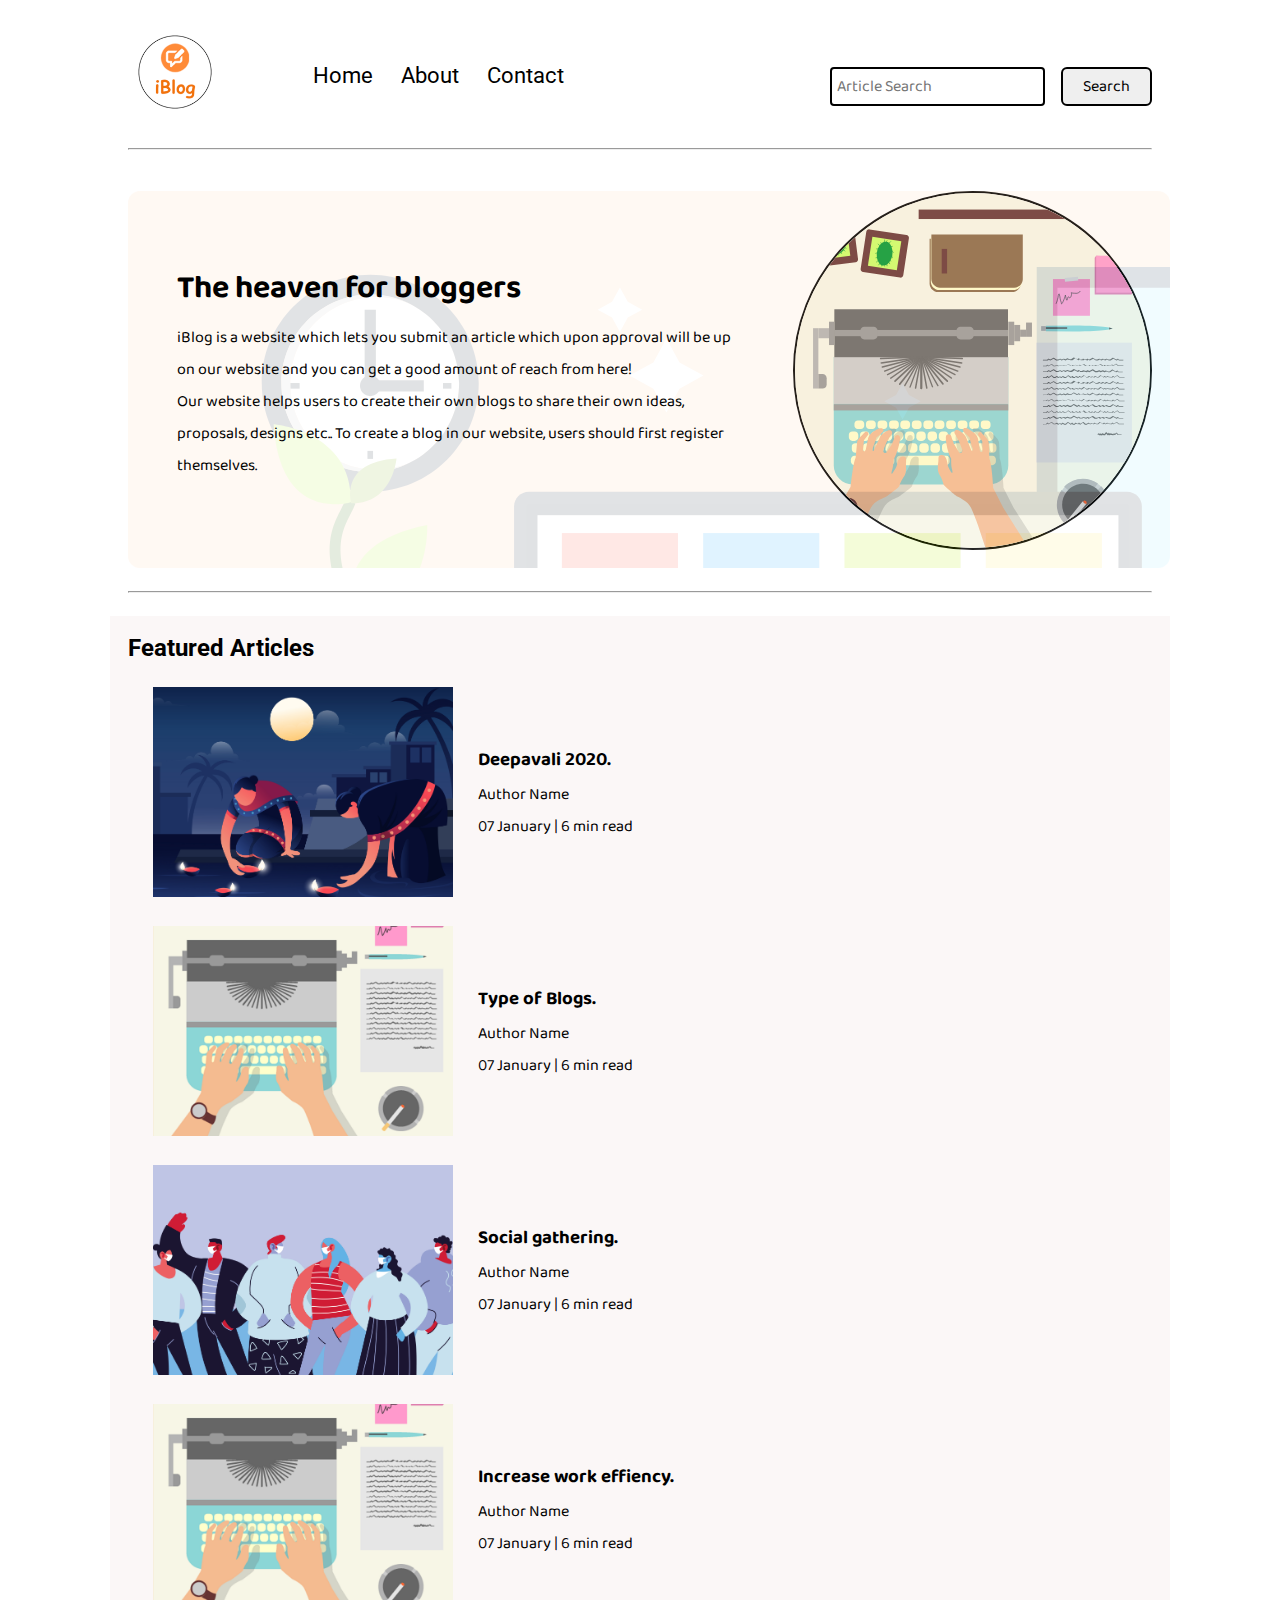
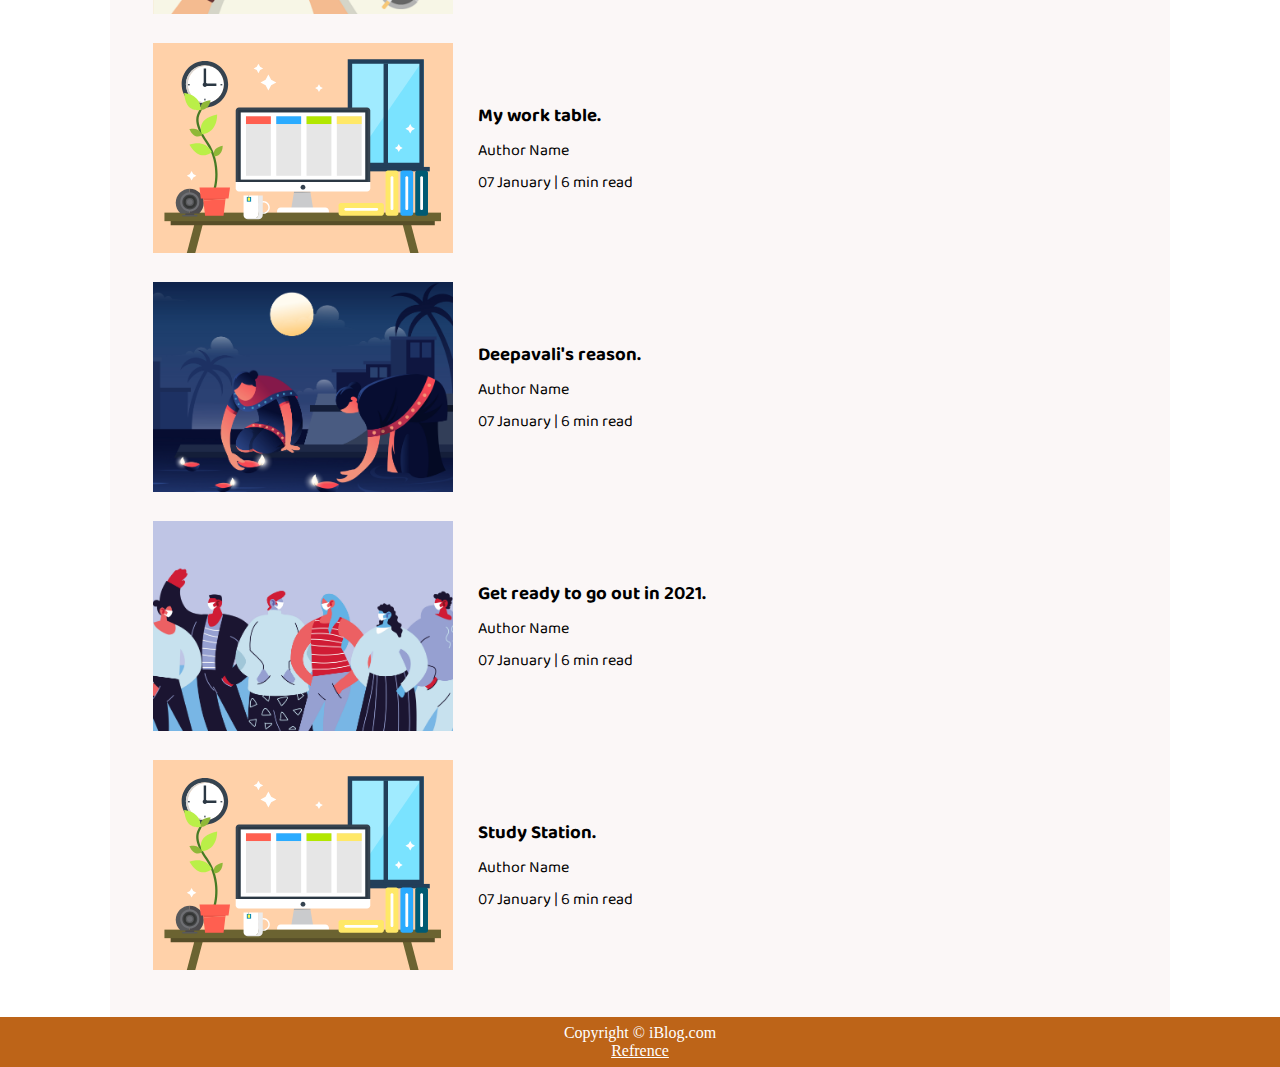
==== index.html @ 9d9e9a42 "Add files via upload" ====
<!DOCTYPE html>
<html lang="en">

<head>
    <meta charset="UTF-8">
    <meta name="viewport" content="width=device-width, initial-scale=1.0">
    <link rel="stylesheet" href="css/utils.css">
    <link rel="stylesheet" href="css/style.css">
    <link rel="stylesheet" href="css/mobile.css">
    <title>iBlog - Heaven for bloggers</title>
</head>

<body>
    <nav class="navigation max-width-1 m-auto">
        <div class="nav-left">
            <a href="/">
                <span><img src="img/logo.png" width="94px" alt=""></span>
            </a>
            <ul>
                <li><a href="file:///C:/Users/User/Documents/New%20folder%20(2)/ResponsiveBlogTemplate/index.html">Home</a></li>
                <li><a href="About.html">About</a></li>
                <li><a href="https://www.instagram.com/sukesh_bharadwaj/?hl=en">Contact</a></li>
            </ul>
        </div>
        <div class="nav-right">
            <form action="/search.html" method="get">
                <input class="form-input" type="text"  name="query" placeholder="Article Search" list="articals">
                <datalist id="articals">
                    <option value="https://blog.wego.com/diwali-time-and-celebration">Deepavali 2020.</option>
                    <option value="https://www.elegantthemes.com/blog/marketing/types-of-blogs">Type of Blogs.</option>
                    <option value="https://blog.ted.com/5-ways-to-live-and-thrive-while-social-distancing/">Social gathering.</option>
                    <option value="https://snacknation.com/blog/increase-productivity-at-work/">Increase work effiency.</option>
                    <option value="https://www.homelane.com/blog/2-quick-tips-to-selecting-the-right-work-table-for-your-space/">My work table.</option>
                    <option value="https://www.enchantingtravels.com/travel-blog/celebrate-diwali-in-india/">Deepavali's reason.</option>
                    <option value="https://blog.headout.com/traveling-after-coronavirus-pandemic-complete-guide/">Get ready to go out in 2021.</option>
                    <option value="https://www.edology.com/blog/study-and-careers-advice/effective-study-space/">Study Station.</option>
                </datalist>
                <button class="btn">Search</button>
            </form>

        </div>

    </nav>
    <div class="max-width-1 m-auto">
        <hr>
    </div>
    <div class="m-auto content max-width-1 my-2">
        <div class="content-left">
            <h1>The heaven for bloggers</h1>
            <p>iBlog is a website which lets you submit an article which upon approval will be up on our website and you
                can get a good amount of reach from here!</p>
            <p>Our website helps users to create their own blogs to share their own ideas, proposals, designs etc..
                To create a blog in our website, users should first register themselves.</p>
        </div>
        <div class="content-right">
            <img src="img/home.svg" alt="iBlog">
        </div>
    </div>

    <div class="max-width-1 m-auto">
        <hr>
    </div>
    <div class="home-articles max-width-1 m-auto font2">
        <h2>Featured Articles</h2>
        <div class="home-article">
            <div class="home-article-img">
                <img src="img/3.png" alt="article">
            </div>
            <div class="home-article-content font1">
                <a href="https://blog.wego.com/diwali-time-and-celebration/">
                    <h3>Deepavali 2020.</h3>
                </a>

                <div>Author Name</div>
                <span>07 January | 6 min read</span>
            </div>
        </div>
        <div class="home-article">
            <div class="home-article-img">
                <img src="img/1.png" alt="article">
            </div>
            <div class="home-article-content font1">
                <a href="https://www.elegantthemes.com/blog/marketing/types-of-blogs">
                    <h3>Type of Blogs.</h3>
                </a>

                <div>Author Name</div>
                <span>07 January | 6 min read</span>
            </div>
        </div>
        <div class="home-article">
            <div class="home-article-img">
                <img src="img/2.png" alt="article">
            </div>
            <div class="home-article-content font1">
                <a href="https://blog.ted.com/5-ways-to-live-and-thrive-while-social-distancing/">
                    <h3>Social gathering.</h3>
                </a>

                <div>Author Name</div>
                <span>07 January | 6 min read</span>
            </div>
        </div>
        <div class="home-article">
            <div class="home-article-img">
                <img src="img/1.png" alt="article">
            </div>
            <div class="home-article-content font1">
                <a href="https://snacknation.com/blog/increase-productivity-at-work/">
                    <h3>Increase work effiency.</h3>
                </a>

                <div>Author Name</div>
                <span>07 January | 6 min read</span>
            </div>
        </div>
        <div class="home-article">
            <div class="home-article-img">
                <img src="img/11.svg" alt="article">
            </div>
            <div class="home-article-content font1">
                <a href="https://www.homelane.com/blog/2-quick-tips-to-selecting-the-right-work-table-for-your-space/">
                    <h3>My work table.</h3>
                </a>

                <div>Author Name</div>
                <span>07 January | 6 min read</span>
            </div>
        </div>
        <div class="home-article">
            <div class="home-article-img">
                <img src="img/3.png" alt="article">
            </div>
            <div class="home-article-content font1">
                <a href="https://www.enchantingtravels.com/travel-blog/celebrate-diwali-in-india/">
                    <h3>Deepavali's reason.</h3>
                </a>

                <div>Author Name</div>
                <span>07 January | 6 min read</span>
            </div>
        </div>
        <div class="home-article">
            <div class="home-article-img">
                <img src="img/2.png" alt="article">
            </div>
            <div class="home-article-content font1">
                <a href="https://blog.headout.com/traveling-after-coronavirus-pandemic-complete-guide/">
                    <h3>Get ready to go out in 2021.</h3>
                </a>

                <div>Author Name</div>
                <span>07 January | 6 min read</span>
            </div>
        </div>
        <div class="home-article">
            <div class="home-article-img">
                <img src="img/11.svg" alt="article">
            </div>
            <div class="home-article-content font1">
                <a href="https://www.edology.com/blog/study-and-careers-advice/effective-study-space/">
                    <h3>Study Station.</h3>
                </a>

                <div>Author Name</div>
                <span>07 January | 6 min read</span>
            </div>
        </div>

    </div>

    <div class="footer">
        <p>Copyright &copy; iBlog.com </p>
        <a href="https://www.youtube.com/c/CodeWithHarry">Refrence</a>
    </div>
</body>

</html>
---- css/utils.css ----
@import url("https://fonts.googleapis.com/css2?family=Roboto&display=swap");
@import url("https://fonts.googleapis.com/css2?family=Baloo+Bhaina+2:wght@500&display=swap");
:root { 
  --main-bg-color: #bd6418;
  --font1: "Baloo Bhaina 2", cursive;
  --font2: "Roboto", sans-serif;
}

.center{
  text-align: center
}

.font1 {
  font-family: var(--font1);
}
.font2 {
  font-family: var(--font2);
}

.max-width-1 {
  max-width: 80vw;
}

.max-width-2 {
  max-width: 60vw;
}

.m-auto {
  margin: auto;
}

.mx-1{
  margin-left: 23px;
  margin-right: 23px;
}

.my-2{
  margin-top: 32px;
  margin-bottom: 32px;
}

.btn {
  padding: 0px 20px;
  padding-top: 3px;
  border: 2px solid black;
  border-radius: 6px;
  font-family: var(--font1);
  font-size: 16px;
  cursor: pointer;
  transition: all 0.3s ease-in-out;
}

.btn:hover {
  color: white;
  background: var(--main-bg-color);
}

.form-input {
  padding: 0px 5px;
  padding-top: 3px;
  font-size: 16px;
  border: 2px solid black;
  border-radius: 4px;
  margin: 0 13px;
  font-family: var(--font1);
}

.form-box input, textarea{
  width: 52vw;
  padding: 0px 6px;
  margin: 7px 0;
  font-size: 18px;
  font-family: var(--font1);
  border: 2px solid var(--main-bg-color);
    border-radius: 5px;
}
---- css/style.css ----
* {
  margin: 0;
  padding: 0; 
}

.navigation {
  margin-top: 25px;
  font-family: var(--font1);
  /* height: 74px;  */
  display: flex;
  justify-content: space-between;
  align-items: center;
}

.nav-left {
  display: flex;
}

.nav-left span {
  font-size: 35px;
  padding-top: 10px;
}

.nav-left ul {
  display: flex;
  align-items: center;
  margin: 0 77px;
  font-size: 22px;
  padding-bottom: 23px;
}

.nav-left ul li {
  list-style: none;
  margin: 0 14px;
  font-family: var(--font2);
  transition: all 0.3s ease-in-out;
}

.nav-left ul li a {
  text-decoration: none;
  color: black;
}

.nav-left ul li a:hover {
  color: var(--main-bg-color);
  font-weight: bolder;
}

.content {
  height: 100%;
  display: flex;
  margin-top: 32px;
  padding: 9px;
  position: relative;
}

.content::after {
  content: "";
  background-image: url("../img/11.svg");
  position: absolute;
  width: 100%;
  height: inherit;
  opacity: 0.15;
  border-radius: 12px;
}

.content-left {
  font-family: var(--font1);
  display: flex;
  flex-direction: column;
  justify-content: center;
  padding: 49px;
  z-index: 1;
}

.content-right {
  display: flex;
  align-items: center;
  justify-content: center;
}

.content-right img {
  height: 355px;
  border: 2px solid black;
  border-radius: 200px;
}

.home-articles {
  padding: 18px;
  background-color: rgb(248, 239, 239, 0.5);
  margin-top: 23px;
  position: relative;
}

.year-box {
  position: absolute;  
  right: 0px;
  top: 100px;
  width: 234px;
  height: 255px;
  font-size: 18px;
}

.year-box div {
  margin: 12px 0px;
}

.home-article {
  display: flex;
  margin: 25px;
}

.home-article img {
  width: 300px;
}

.home-article-content {
  align-self: center;
  padding: 25px;
}

.home-article-content a {
  text-decoration: none;
  color: black;
}
/* .home-articles{} */
.footer {
  height: 50px;
  background-color: var(--main-bg-color);
  display: flex;
  align-items: center;
  justify-content: center;
  color: white;
  flex-direction: column;
}

.footer a {
  color: white;
}
---- css/mobile.css ----
@media screen and (max-width: 1200px) {
  .navigation {
    flex-direction: column;
    margin-bottom: 23px;
  }

  .nav-left {
    flex-direction: column;
    text-align: center;
  }

  .content-right {
    display: none;
  }

  .home-article {
    flex-direction: column;
  }

  .home-article-img {
    text-align: center;
  }

  .year-box {
    top: 25px;
    left: 60vw;
    font-size: 11px;
    display: flex;
  }

  .year-box div {
    padding: 0 3px;
    margin: 0;
  }

  .home-article img {
    width: 70vw;
  }
  .form-input {
    width: 50%;
  }
  .form-box input,
  textarea {
    width: 66vw;
  }
  .row {
    flex-direction: column;
  }
  .social {
    padding: 0;
  }
  .post-img {
    height: auto;
  }
  .adjust-year {
    position: static;
    height: auto;
    padding: 12px 0px;
    display: flex;
    justify-content: flex-end;
    width: 100%;
  }
}
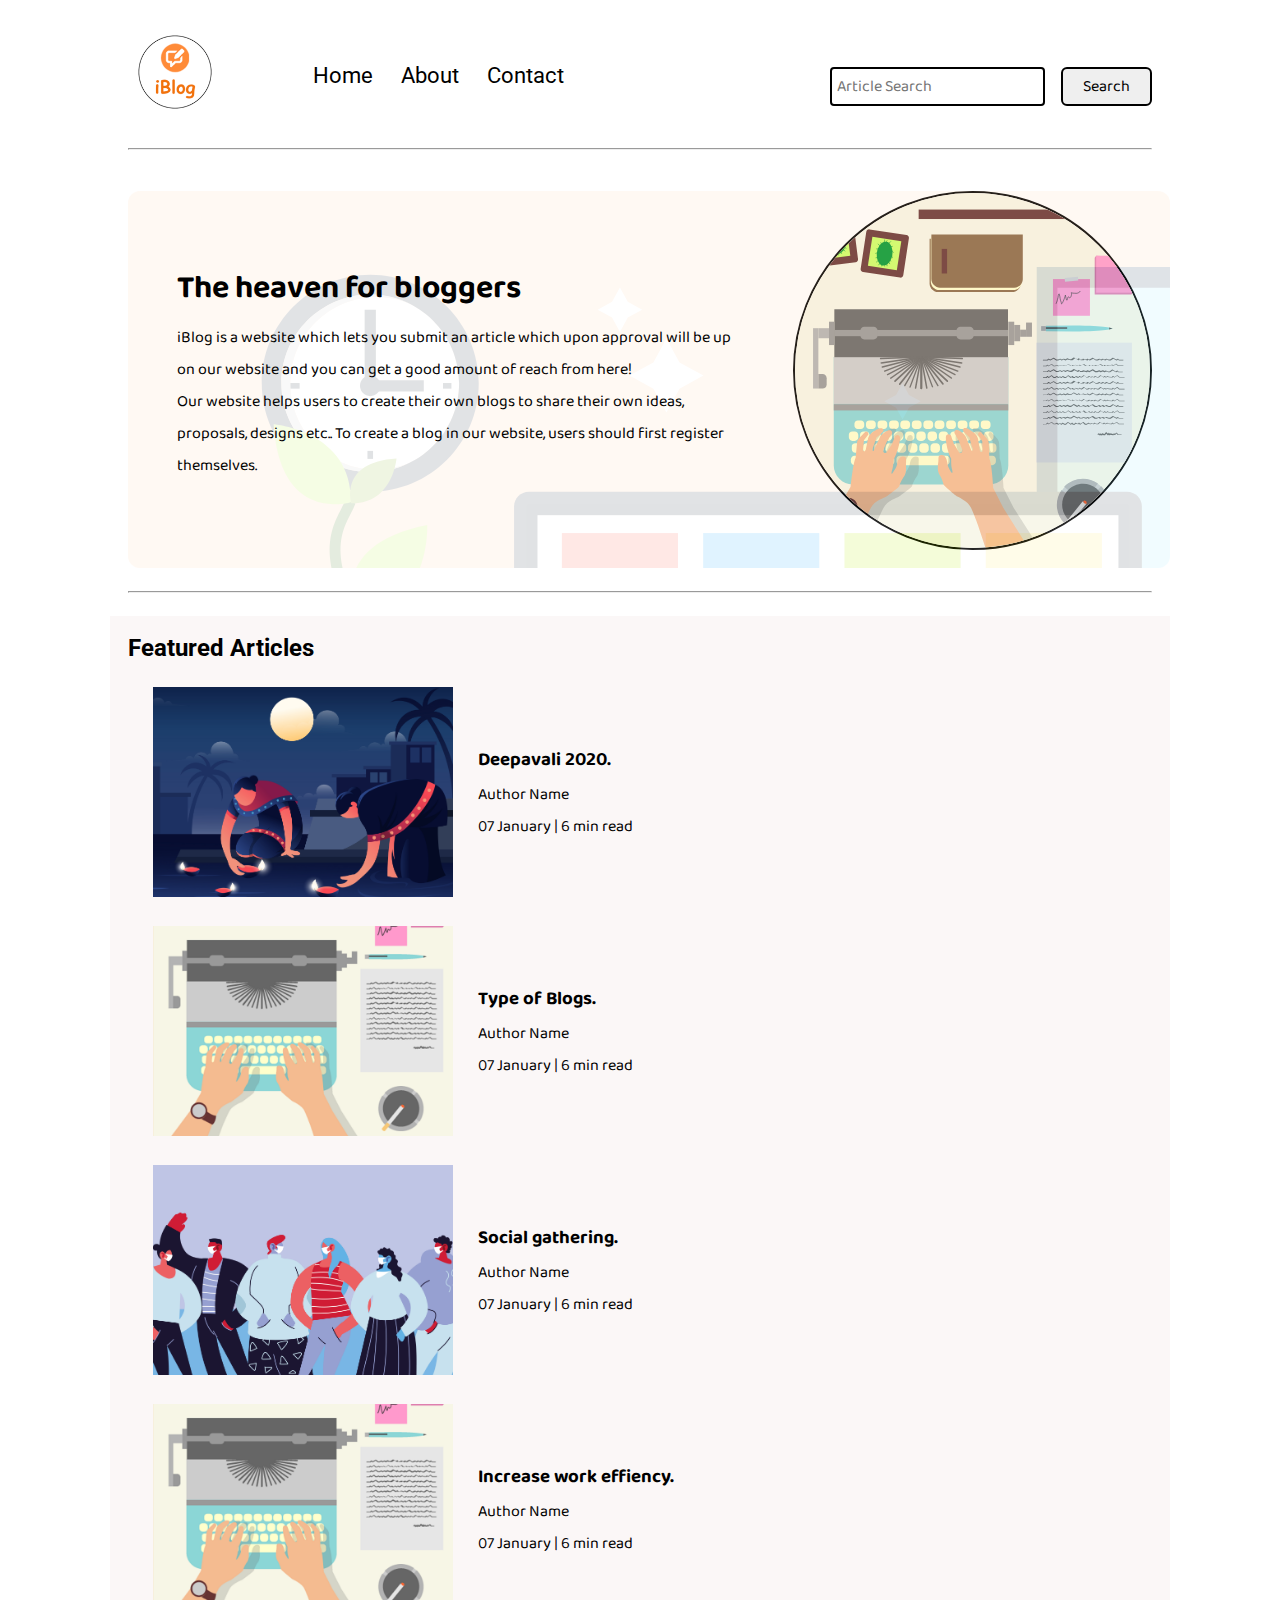
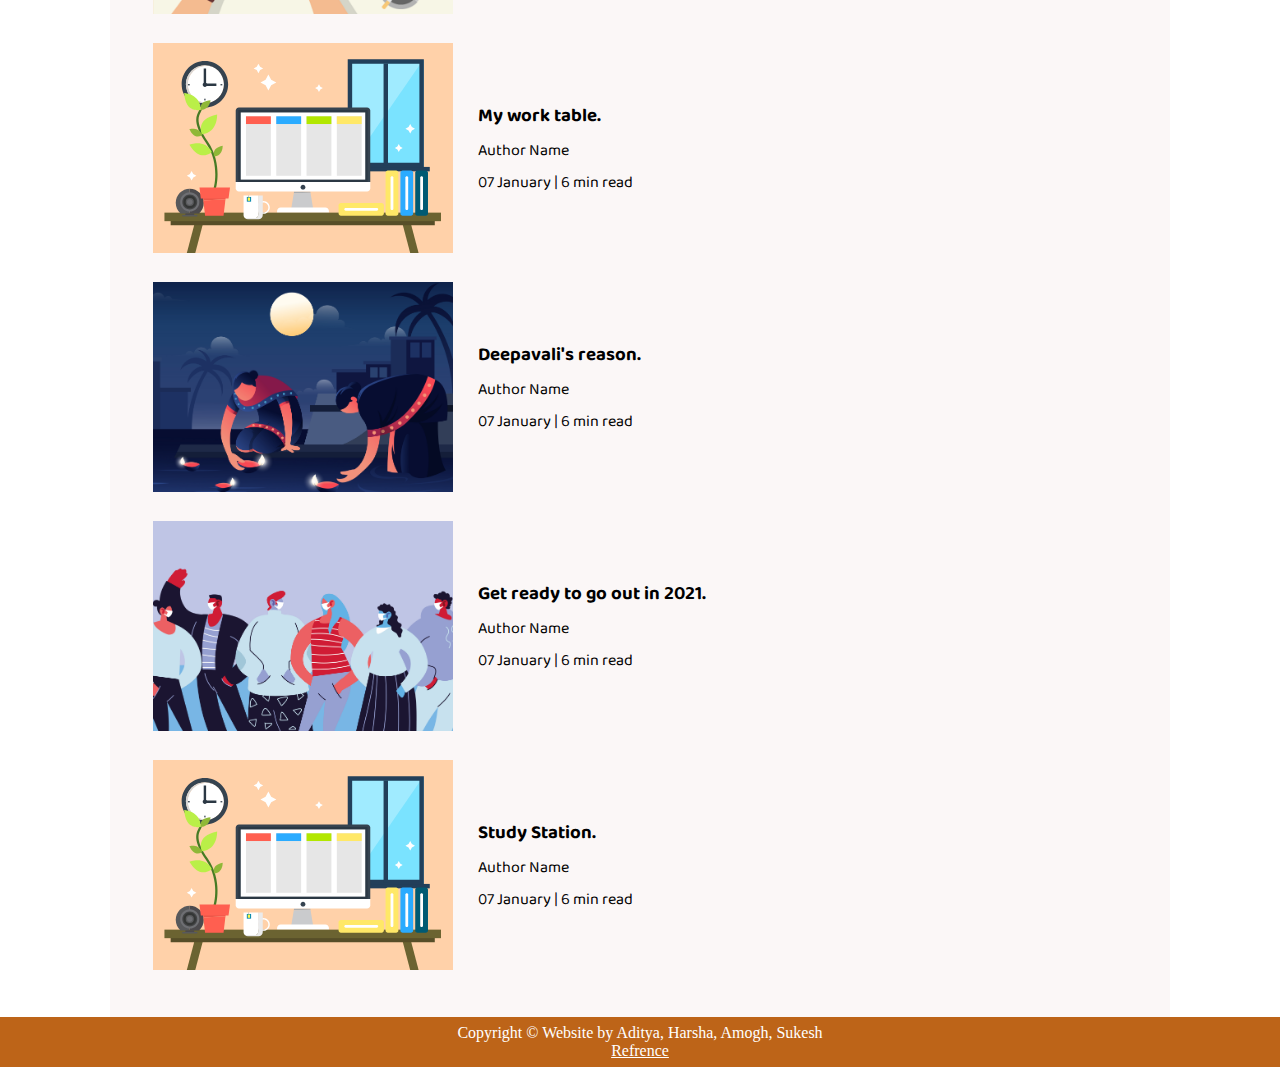
==== commit 38644d43: "Update index.html" ====
--- a/index.html
+++ b/index.html
@@ -170,7 +170,7 @@
     </div>
 
     <div class="footer">
-        <p>Copyright &copy; iBlog.com </p>
+        <p>Copyright &copy; Website by Aditya, Harsha, Amogh, Sukesh </p>
         <a href="https://www.youtube.com/c/CodeWithHarry">Refrence</a>
     </div>
 </body>
